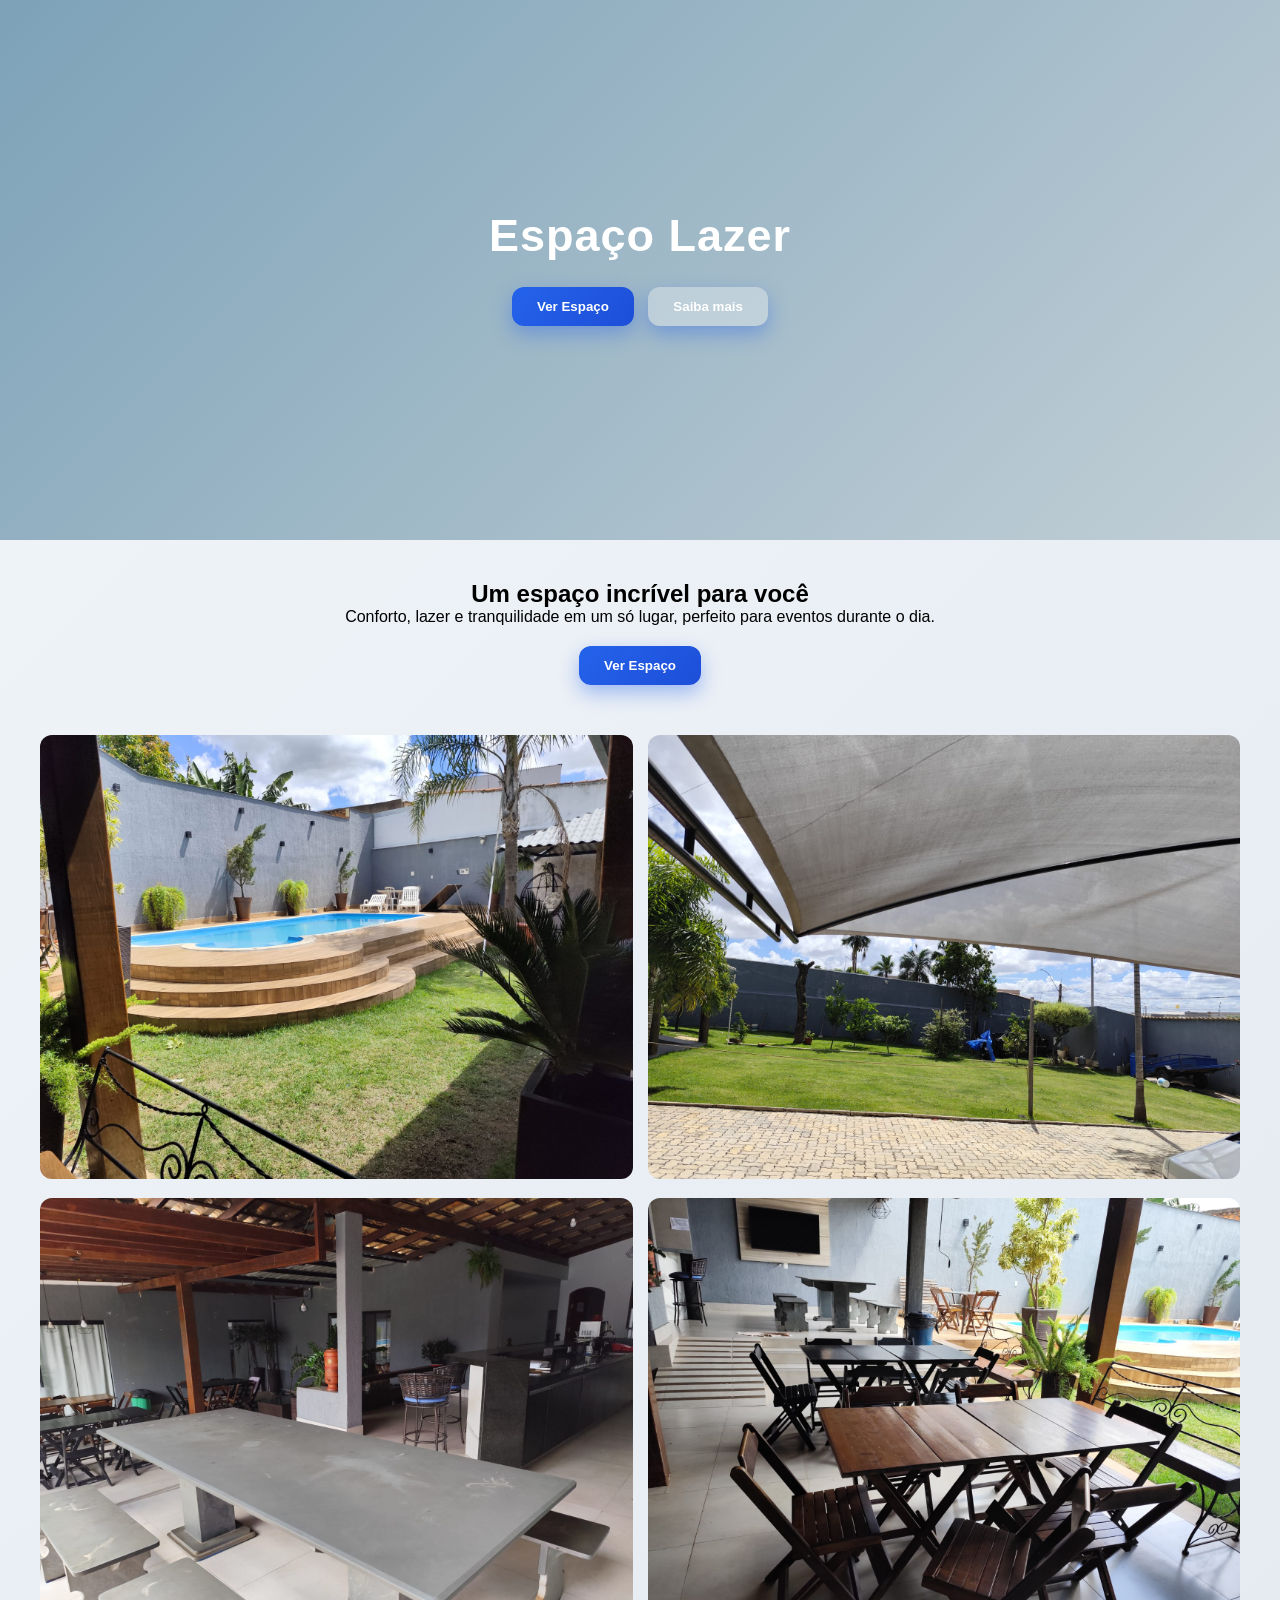
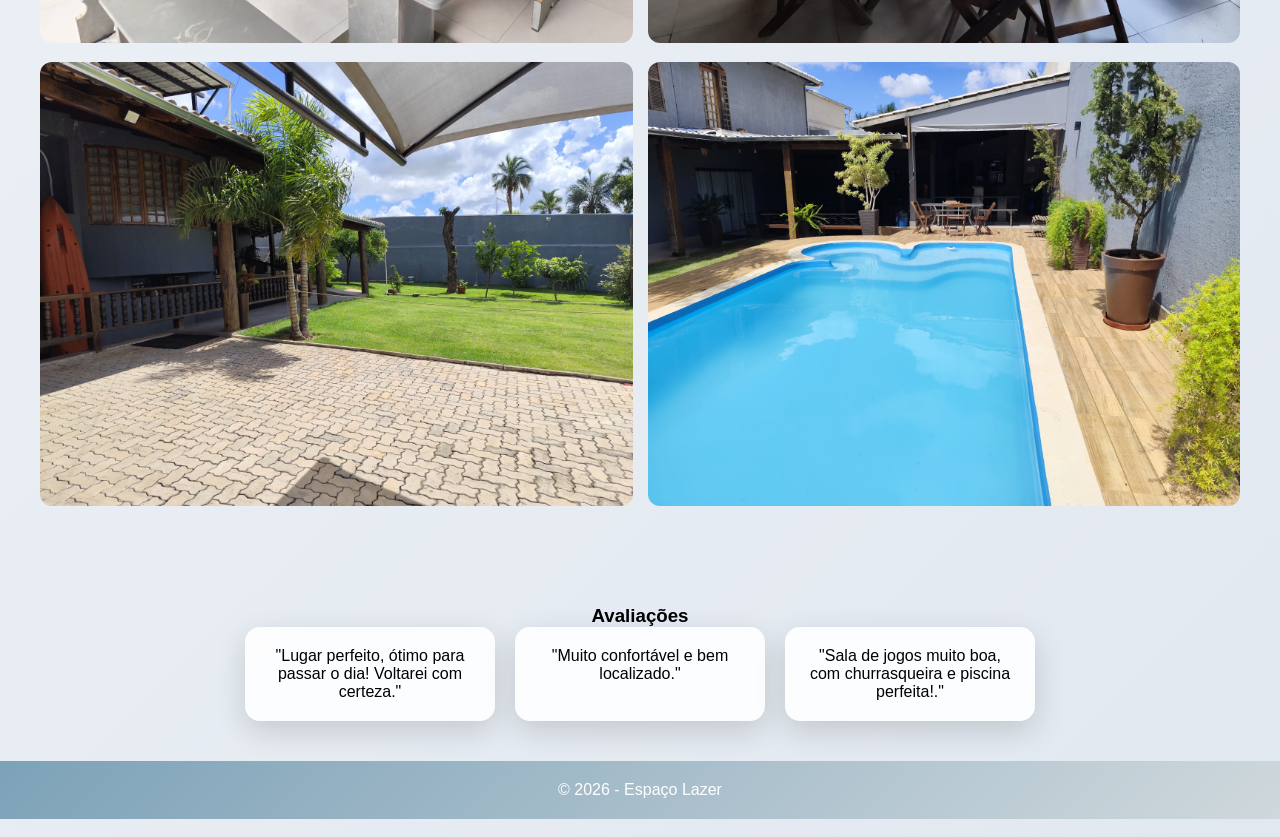
==== index.html @ dd8d4ae1 "Add files via upload" ====
<!DOCTYPE html>
<html lang="pt-BR">
<head>
<meta charset="UTF-8">
<title>Espaço Lazer</title>
<link rel="stylesheet" href="styles.css">
</head>
<body>

<section class="hero">
    <div class="hero-content">
        <h1>Espaço Lazer</h1>

        <div class="hero-buttons">
            <button onclick="irParaDetalhes()">Ver Espaço</button>
            <button class="secondary" onclick="irParaSaibaMais()">Saiba mais</button>
        </div>
    </div>
</section>

<section class="conteudo">
    <h2>Um espaço incrível para você</h2>
    <p>Conforto, lazer e tranquilidade em um só lugar, perfeito para eventos durante o dia.</p>

    <button class="cta" onclick="irParaDetalhes()">Ver Espaço</button>

    <div class="grid-imagens">
        <img src="img/piscina.jpg">
        <img src="img/balcao.jpg">
        <img src="img/entrada.jpg">
        <img src="img/gramado.jpg">
        <img src="img/mesas.jpg">
        <img src="img/piscina1.jpg">
    </div>
</section>

<section class="testemunhos">
    <h3>Avaliações</h3>

    <div class="cards">
        <div class="card">
            <p>"Lugar perfeito, ótimo para passar o dia! Voltarei com certeza."</p>
        </div>

        <div class="card">
            <p>"Muito confortável e bem localizado."</p>
        </div>

        <div class="card">
            <p>"Sala de jogos muito boa, com churrasqueira e piscina perfeita!."</p>
        </div>
    </div>
</section>

<footer class="footer">
    <p>© 2026 - Espaço Lazer</p>
</footer>

<script src="script.js"></script>
</body>
<div id="modal" class="modal">
    <img id="modalImg">
</div>
</html>
---- styles.css ----
/* RESET */
* {
    margin: 0;
    padding: 0;
    box-sizing: border-box;
    font-family: Arial, sans-serif;
}

body {
    background: linear-gradient(135deg, #f1f5f9, #e2e8f0);
}

/* ================= HERO ================= */
.hero {
    height: 60vh;
    background: linear-gradient(135deg, #7da2b8, #cfd8dc);
    display: flex;
    align-items: center;
    justify-content: center;
    background-attachment: fixed;
}

.hero-content {
    text-align: center;
    color: white;
    animation: subir 1s ease;
}

.hero h1 {
    font-size: 45px;
    margin-bottom: 20px;
    letter-spacing: 1px;
}

.hero-buttons button {
    margin: 5px;
}

/* ================= BOTÕES ================= */
button {
    padding: 12px 25px;
    border-radius: 12px;
    border: none;
    cursor: pointer;
    font-weight: bold;

    background: linear-gradient(135deg, #2563eb, #1d4ed8);
    color: white;

    box-shadow: 0 8px 20px rgba(37,99,235,0.4);
    transition: 0.3s;
}

button:hover {
    transform: translateY(-2px) scale(1.05);
}

.secondary {
    background: rgba(255,255,255,0.3);
    color: white;
}

/* ================= CONTEÚDO ================= */
.conteudo {
    padding: 40px;
    text-align: center;
}

.cta {
    margin: 20px;
}

/* ================= GRID IMAGENS ================= */
.grid-imagens {
    column-count: 2;
    column-gap: 15px;
    margin-top: 30px;
}

.grid-imagens img {
    width: 100%;
    margin-bottom: 15px;
    border-radius: 12px;
    transition: 0.3s;
}

.grid-imagens img:hover {
    transform: scale(1.05);
    box-shadow: 0 10px 25px rgba(0,0,0,0.3);
}

/* ================= TESTEMUNHOS ================= */
.testemunhos {
    padding: 40px;
    text-align: center;
}

.cards {
    display: flex;
    justify-content: center;
    gap: 20px;
    flex-wrap: wrap;
}

.card {
    background: rgba(255,255,255,0.9);
    padding: 20px;
    border-radius: 15px;
    width: 250px;

    box-shadow: 0 10px 30px rgba(0,0,0,0.15);
    transition: 0.3s;
}

.card:hover {
    transform: translateY(-5px);
}

/* ================= FOOTER ================= */
.footer {
    background: linear-gradient(135deg, #7da2b8, #cfd8dc);
    padding: 20px;
    text-align: center;
    color: white;
}

/* ================= NAVBAR ================= */
.navbar {
    padding: 15px;
    background: white;
}

.navbar a {
    text-decoration: none;
    color: #2563eb;
}

/* ================= DETALHES ================= */
.detalhes {
    padding: 40px;
}

.card-detalhes {
    display: flex;
    background: white;
    border-radius: 15px;
    overflow: hidden;
    margin-bottom: 20px;

    box-shadow: 0 10px 30px rgba(0,0,0,0.2);
}

.card-detalhes img {
    width: 50%;
    object-fit: cover;
}

.info {
    padding: 20px;
    background: rgba(255,255,255,0.9);
}

.local {
    color: gray;
}

.preco {
    font-size: 24px;
    color: #2563eb;
    margin: 10px 0;
}

.desc {
    line-height: 1.6;
    color: #444;
}

/* ================= GALERIA ================= */
.galeria {
    display: flex;
    gap: 10px;
    flex-wrap: wrap;
}

.galeria img {
    width: 100px;
    border-radius: 8px;
    cursor: pointer;
    transition: 0.3s;
}

.galeria img:hover {
    transform: scale(1.1);
}

/* ================= SAIBA MAIS (MODERNO) ================= */
.secao {
    padding: 80px 20px;
}

.bloco {
    display: flex;
    align-items: center;
    justify-content: space-between;
    gap: 50px;
    margin-bottom: 100px;

    opacity: 0;
    transform: translateY(40px);
    animation: aparecer 0.8s ease forwards;
}

.bloco:nth-child(1) { animation-delay: 0.2s; }
.bloco:nth-child(2) { animation-delay: 0.4s; }
.bloco:nth-child(3) { animation-delay: 0.6s; }

.reverso {
    flex-direction: row-reverse;
}

.texto {
    max-width: 700px;
}

.texto h2 {
    font-size: 32px;
    margin-bottom: 15px;
    color: #1e293b;
}

.texto p {
    font-size: 16px;
    line-height: 1.6;
    color: #555;
}

.imagem img {
    width: 600px;
    border-radius: 20px;

    box-shadow: 0 25px 50px rgba(0,0,0,0.25);
    transition: 0.4s;
}

.imagem img:hover {
    transform: scale(1.07) rotate(1deg);
}

/* ================= WHATSAPP ================= */
.whatsapp {
    position: fixed;
    bottom: 20px;
    right: 20px;
    background: #25d366;
    color: white;
    font-size: 24px;
    padding: 15px;
    border-radius: 50%;
    text-decoration: none;

    box-shadow: 0 10px 20px rgba(0,0,0,0.3);
    transition: 0.3s;
}

.whatsapp:hover {
    transform: scale(1.1);
}

/* ================= ANIMAÇÕES ================= */
@keyframes subir {
    from {
        opacity: 0;
        transform: translateY(30px);
    }
    to {
        opacity: 1;
        transform: translateY(0);
    }
}

@keyframes aparecer {
    to {
        opacity: 1;
        transform: translateY(0);
    }
}

/* ================= RESPONSIVO ================= */
@media(max-width: 768px) {

    .grid-imagens {
        column-count: 1;
    }

    .card-detalhes {
        flex-direction: column;
    }

    .card-detalhes img {
        width: 100%;
    }

    .bloco {
        flex-direction: column;
        text-align: center;
    }

    .reverso {
        flex-direction: column;
    }

    .imagem img {
        width: 100%;
    }
}
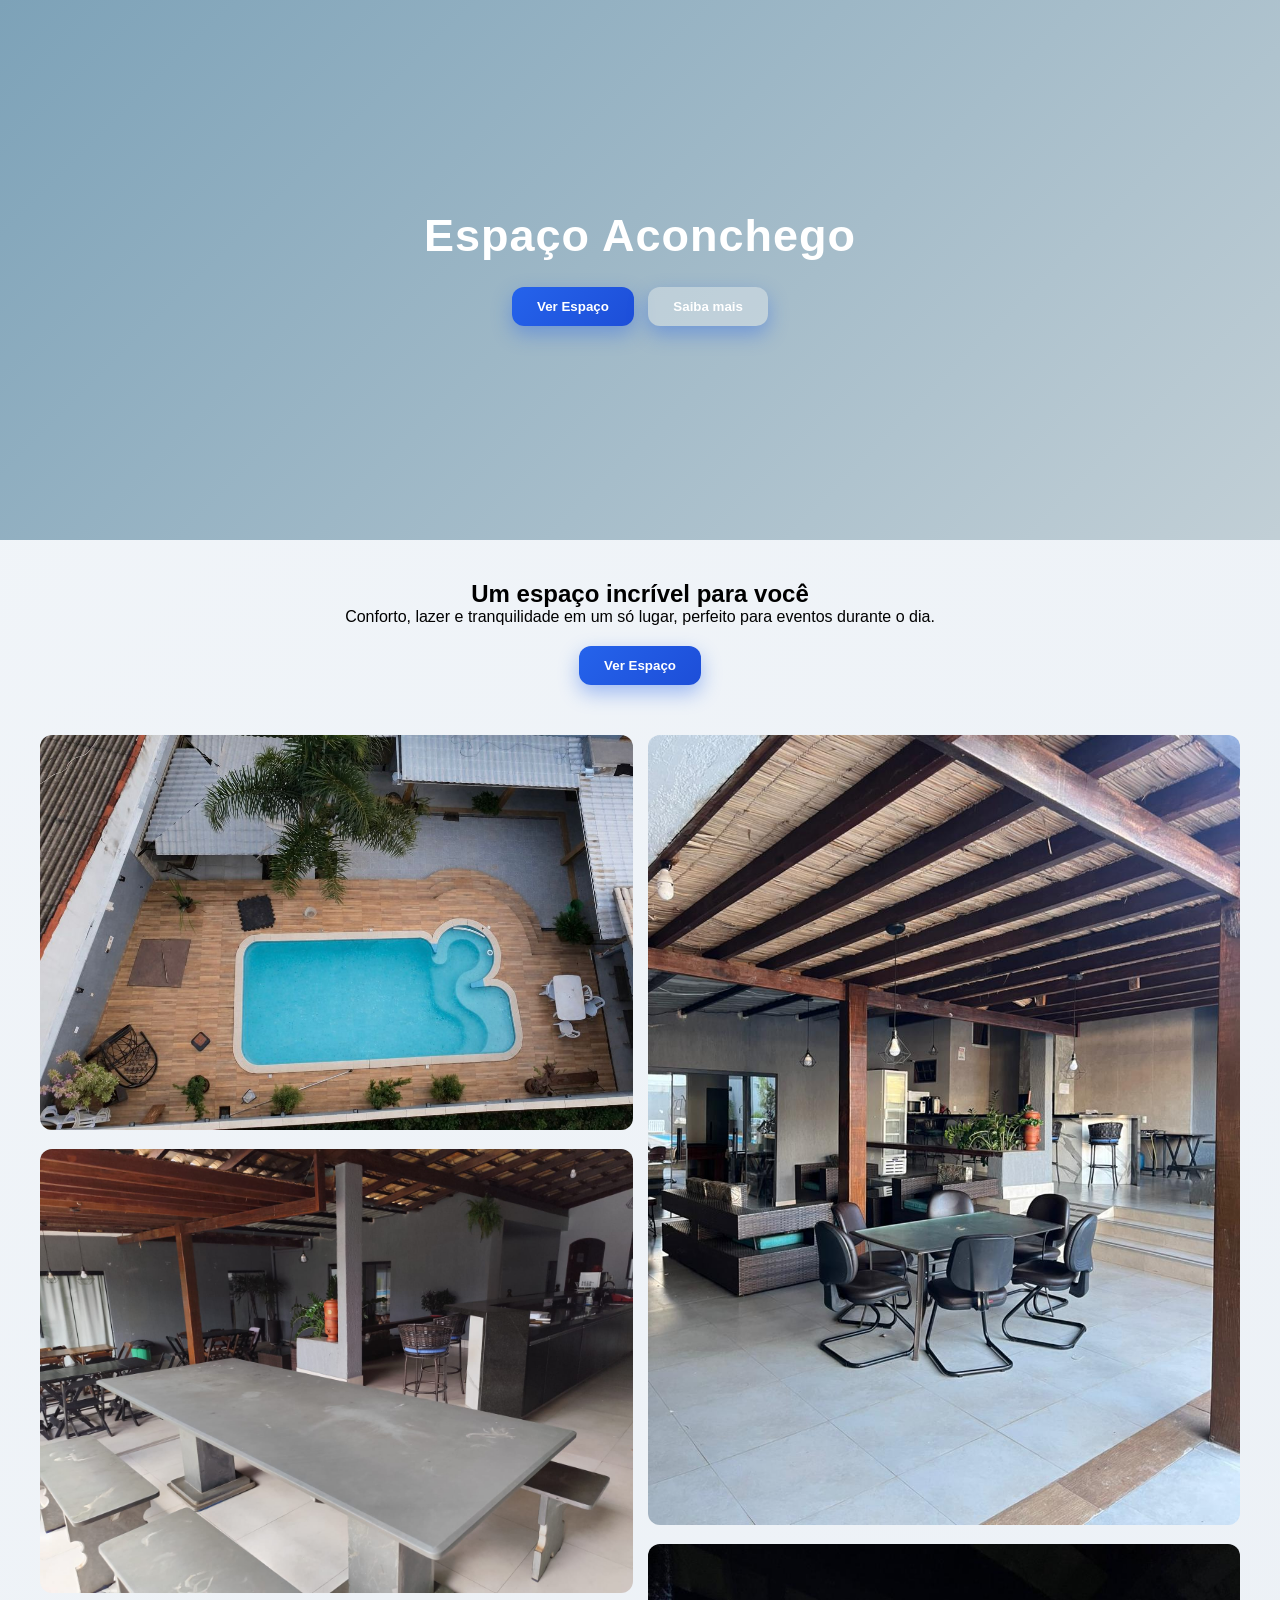
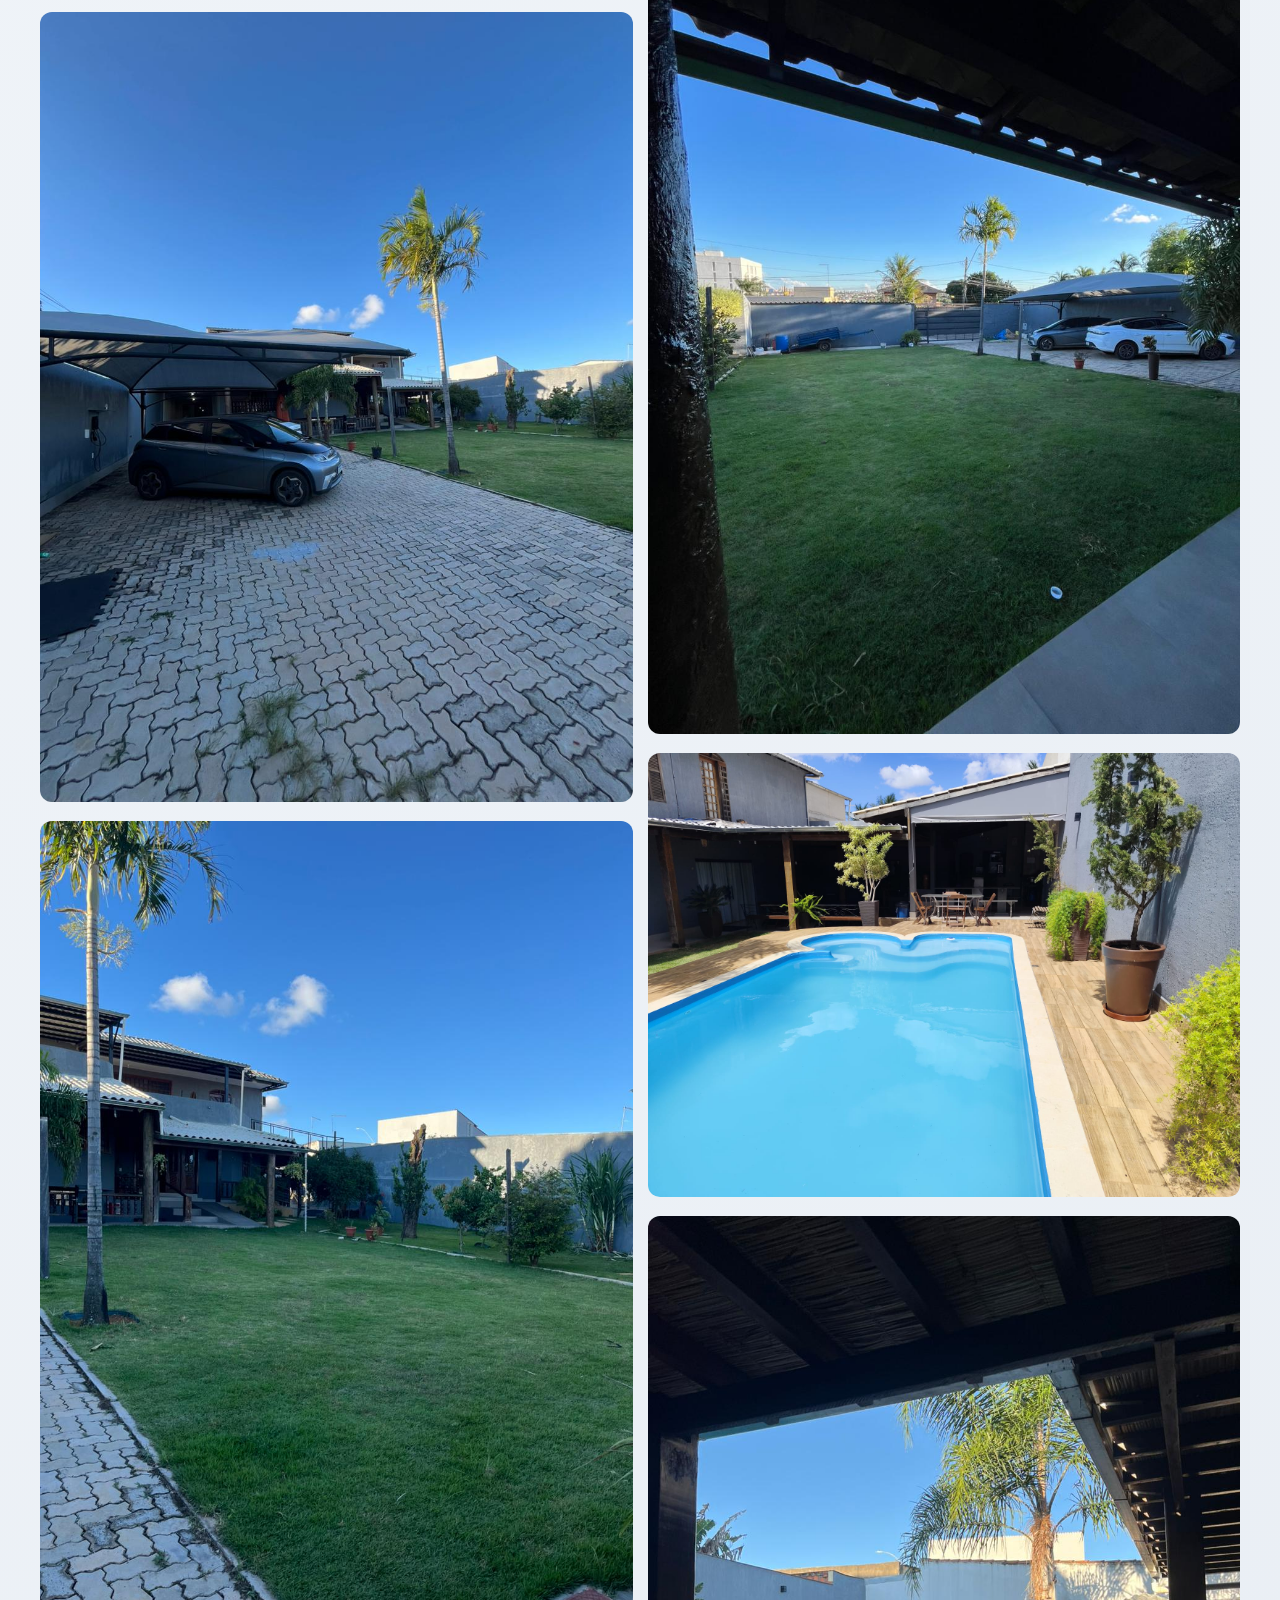
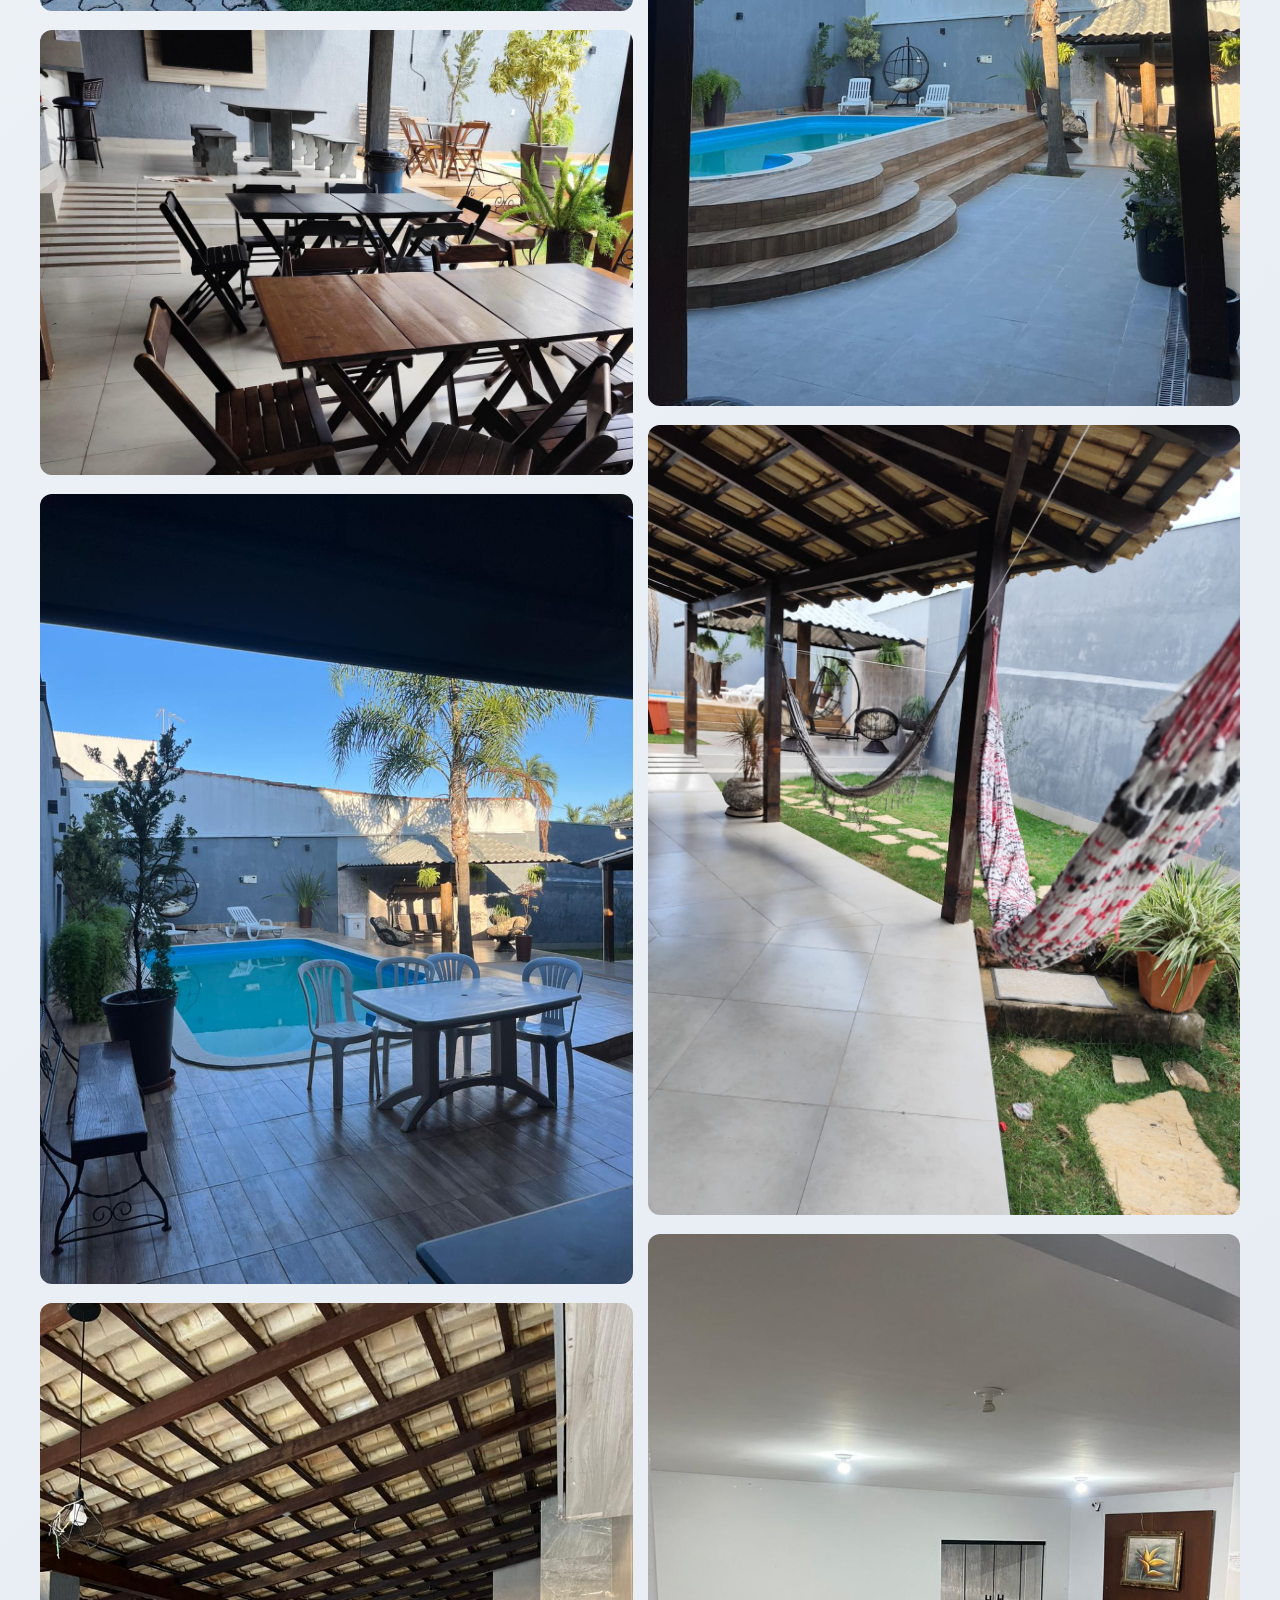
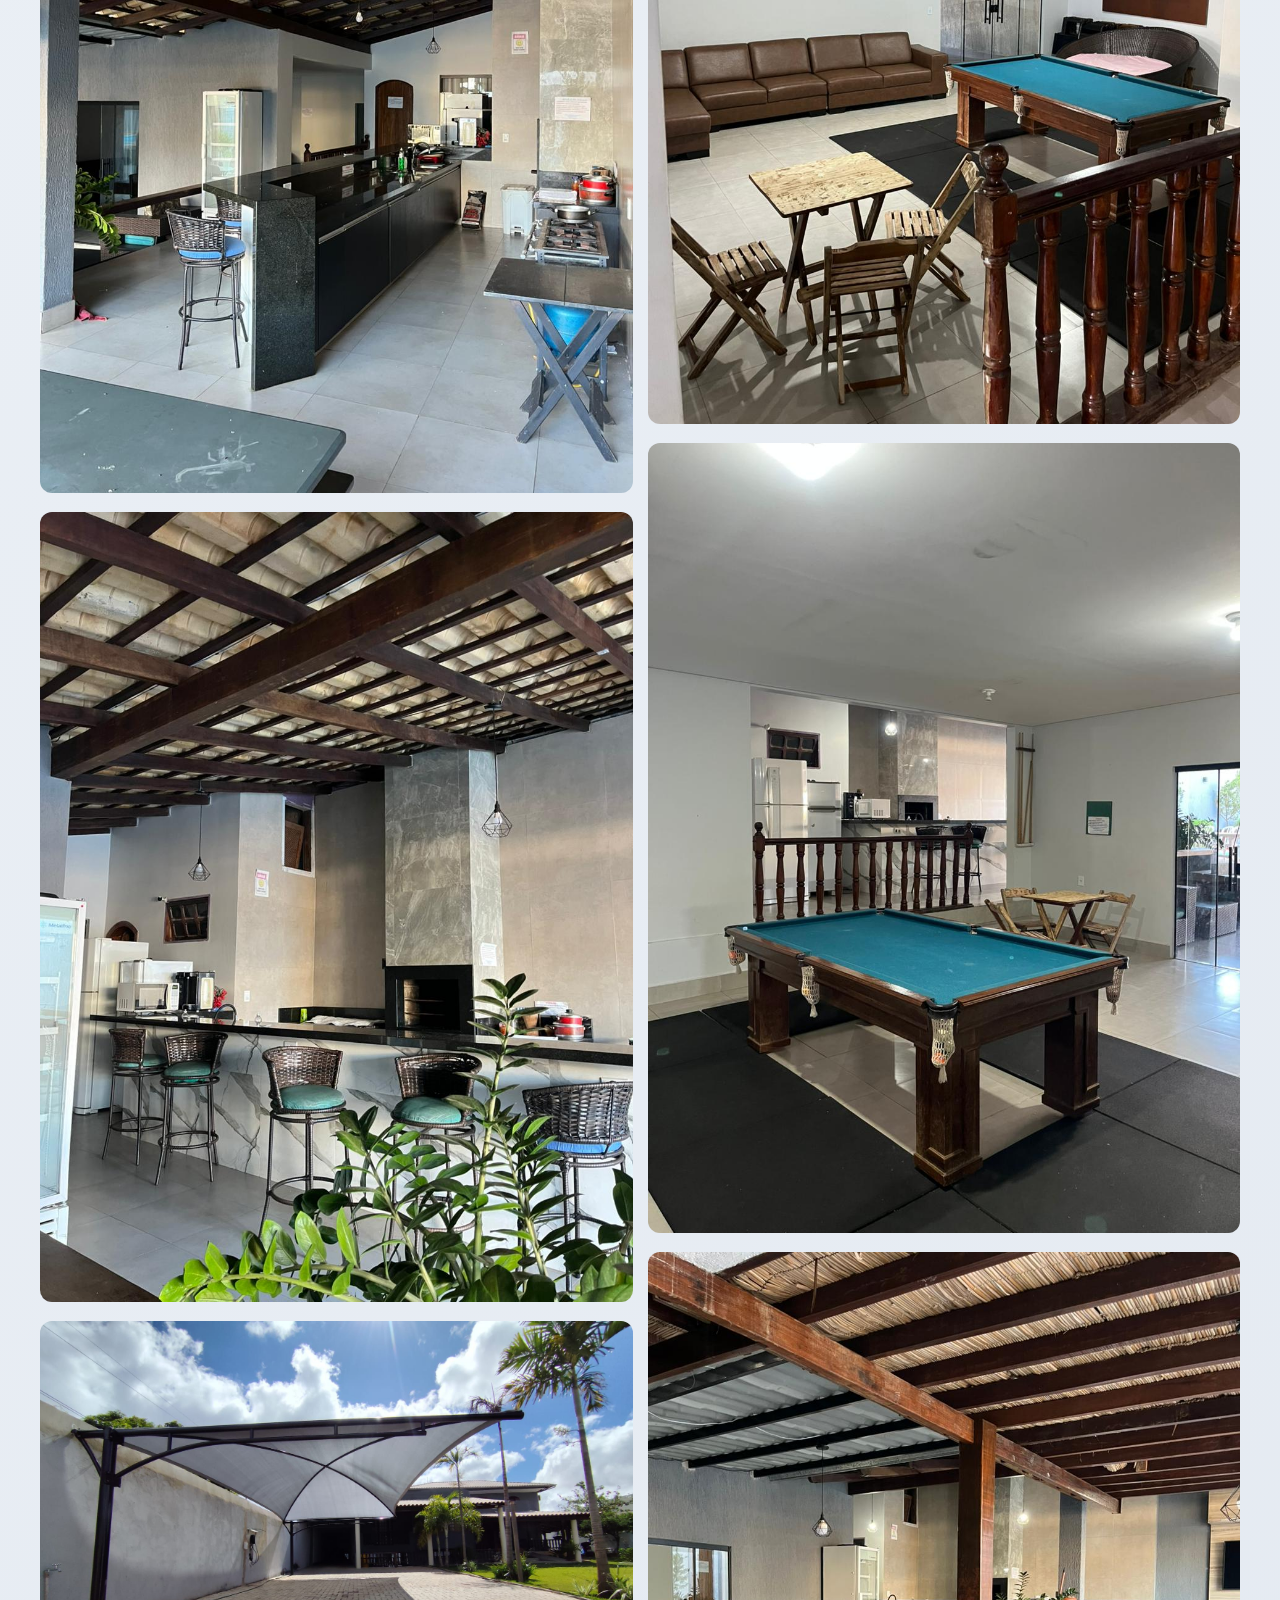
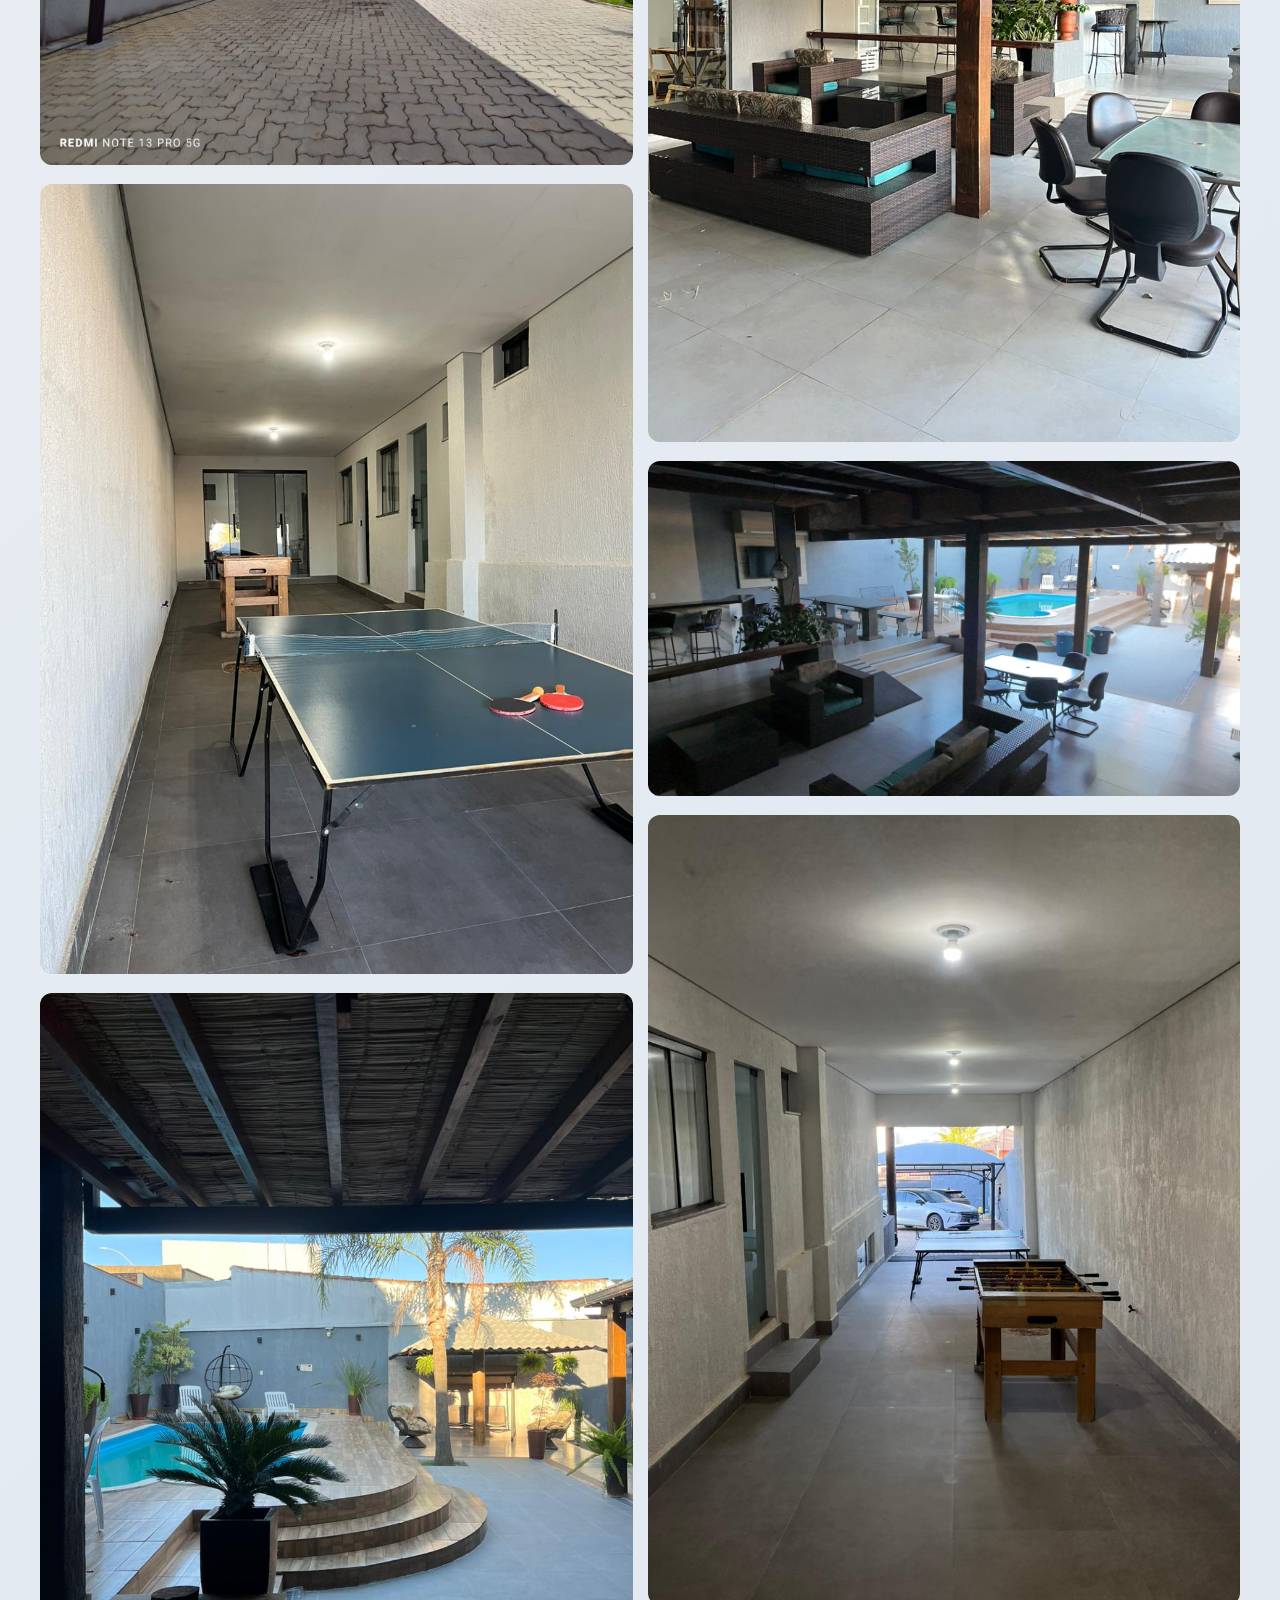
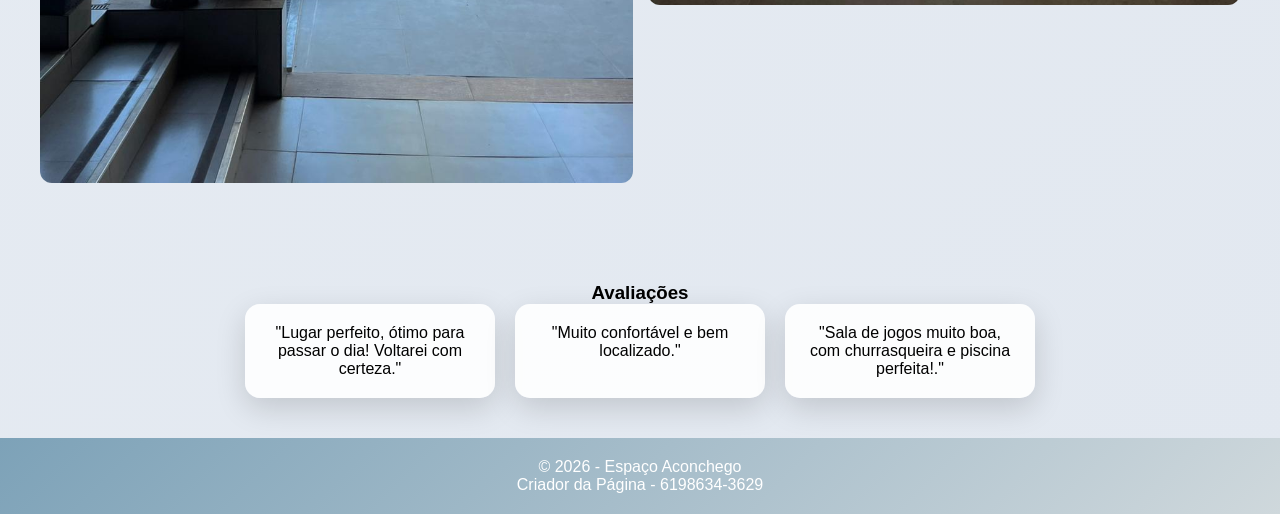
==== commit f37ac51c: "Add files via upload" ====
--- a/index.html
+++ b/index.html
@@ -2,14 +2,14 @@
 <html lang="pt-BR">
 <head>
 <meta charset="UTF-8">
-<title>Espaço Lazer</title>
+<title>Espaço Aconchego</title>
 <link rel="stylesheet" href="styles.css">
 </head>
 <body>
 
 <section class="hero">
     <div class="hero-content">
-        <h1>Espaço Lazer</h1>
+        <h1>Espaço Aconchego</h1>
 
         <div class="hero-buttons">
             <button onclick="irParaDetalhes()">Ver Espaço</button>
@@ -30,7 +30,22 @@
         <img src="img/entrada.jpg">
         <img src="img/gramado.jpg">
         <img src="img/mesas.jpg">
+        <img src="img/area.jpg">
+        <img src="img/churrasqueira.jpg">
+        <img src="img/churrasqueira2.jpg">
+        <img src="img/garagem.jpg">
+        <img src="img/jogos.jpg">
+        <img src="img/panoramico.jpg">
+        <img src="img/pergolado.jpg">
+        <img src="img/portao.jpg">
         <img src="img/piscina1.jpg">
+        <img src="img/quintal.jpg">
+        <img src="img/rede.jpg">
+        <img src="img/sala.jpg">
+        <img src="img/sinuca.jpg">
+        <img src="img/sofa.jpg">
+        <img src="img/visao.jpg">
+        <img src="img/corredor.jpg">
     </div>
 </section>
 
@@ -53,12 +68,10 @@
 </section>
 
 <footer class="footer">
-    <p>© 2026 - Espaço Lazer</p>
+    <p>© 2026 - Espaço Aconchego</p>
+    <p>Criador da Página - 6198634-3629</p>
 </footer>
 
 <script src="script.js"></script>
 </body>
-<div id="modal" class="modal">
-    <img id="modalImg">
-</div>
 </html>
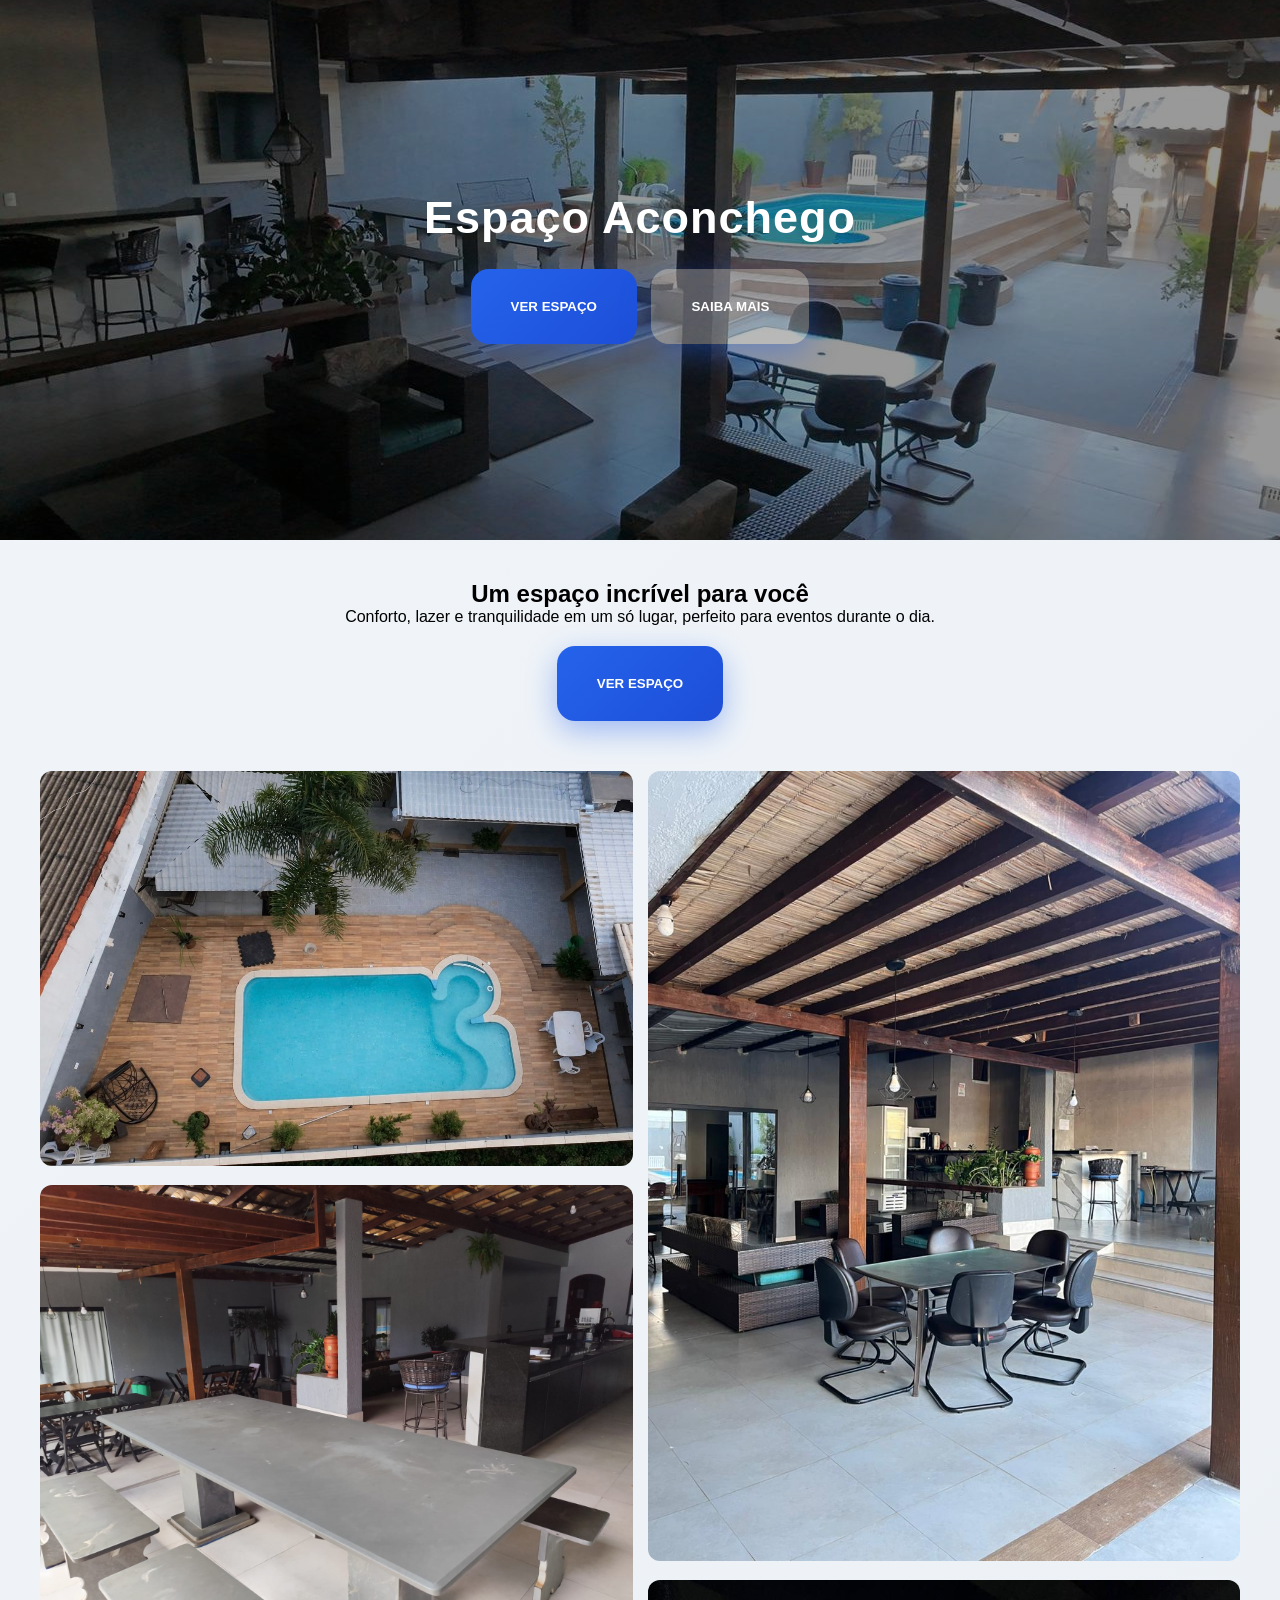
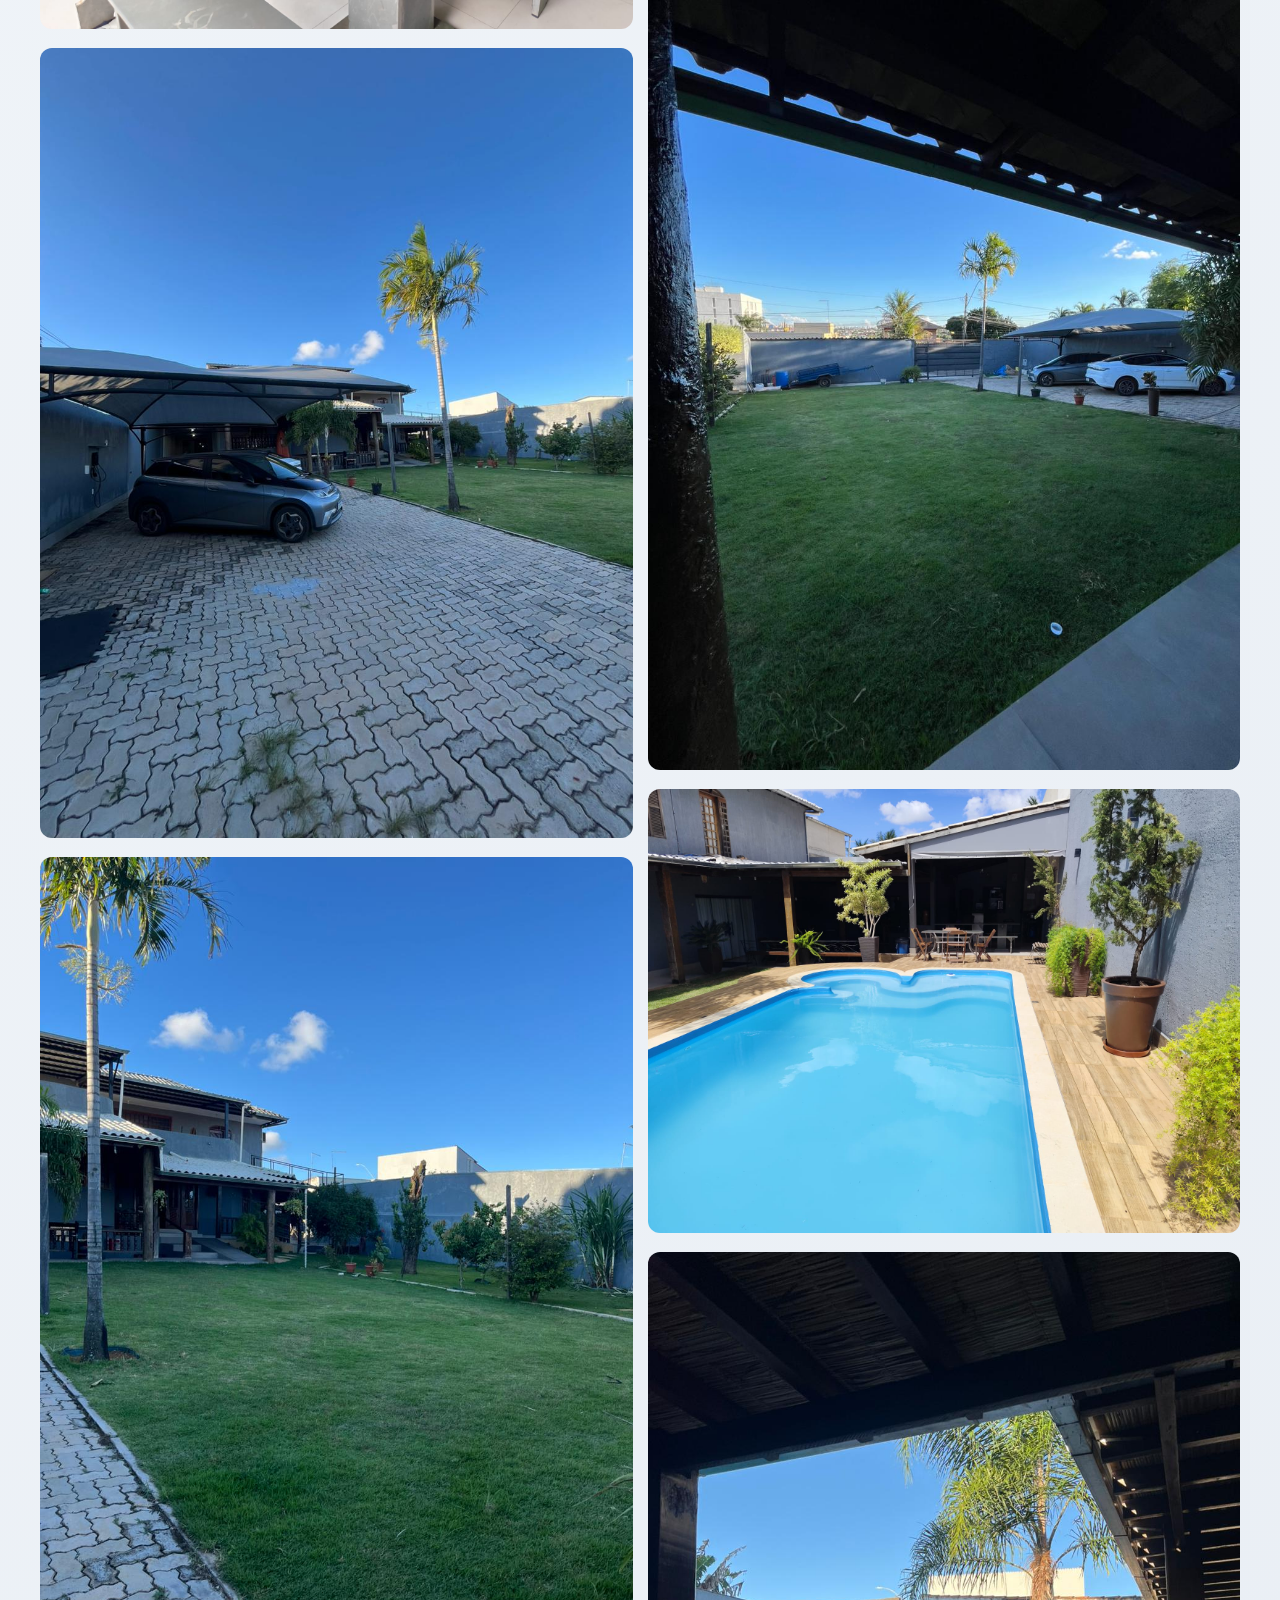
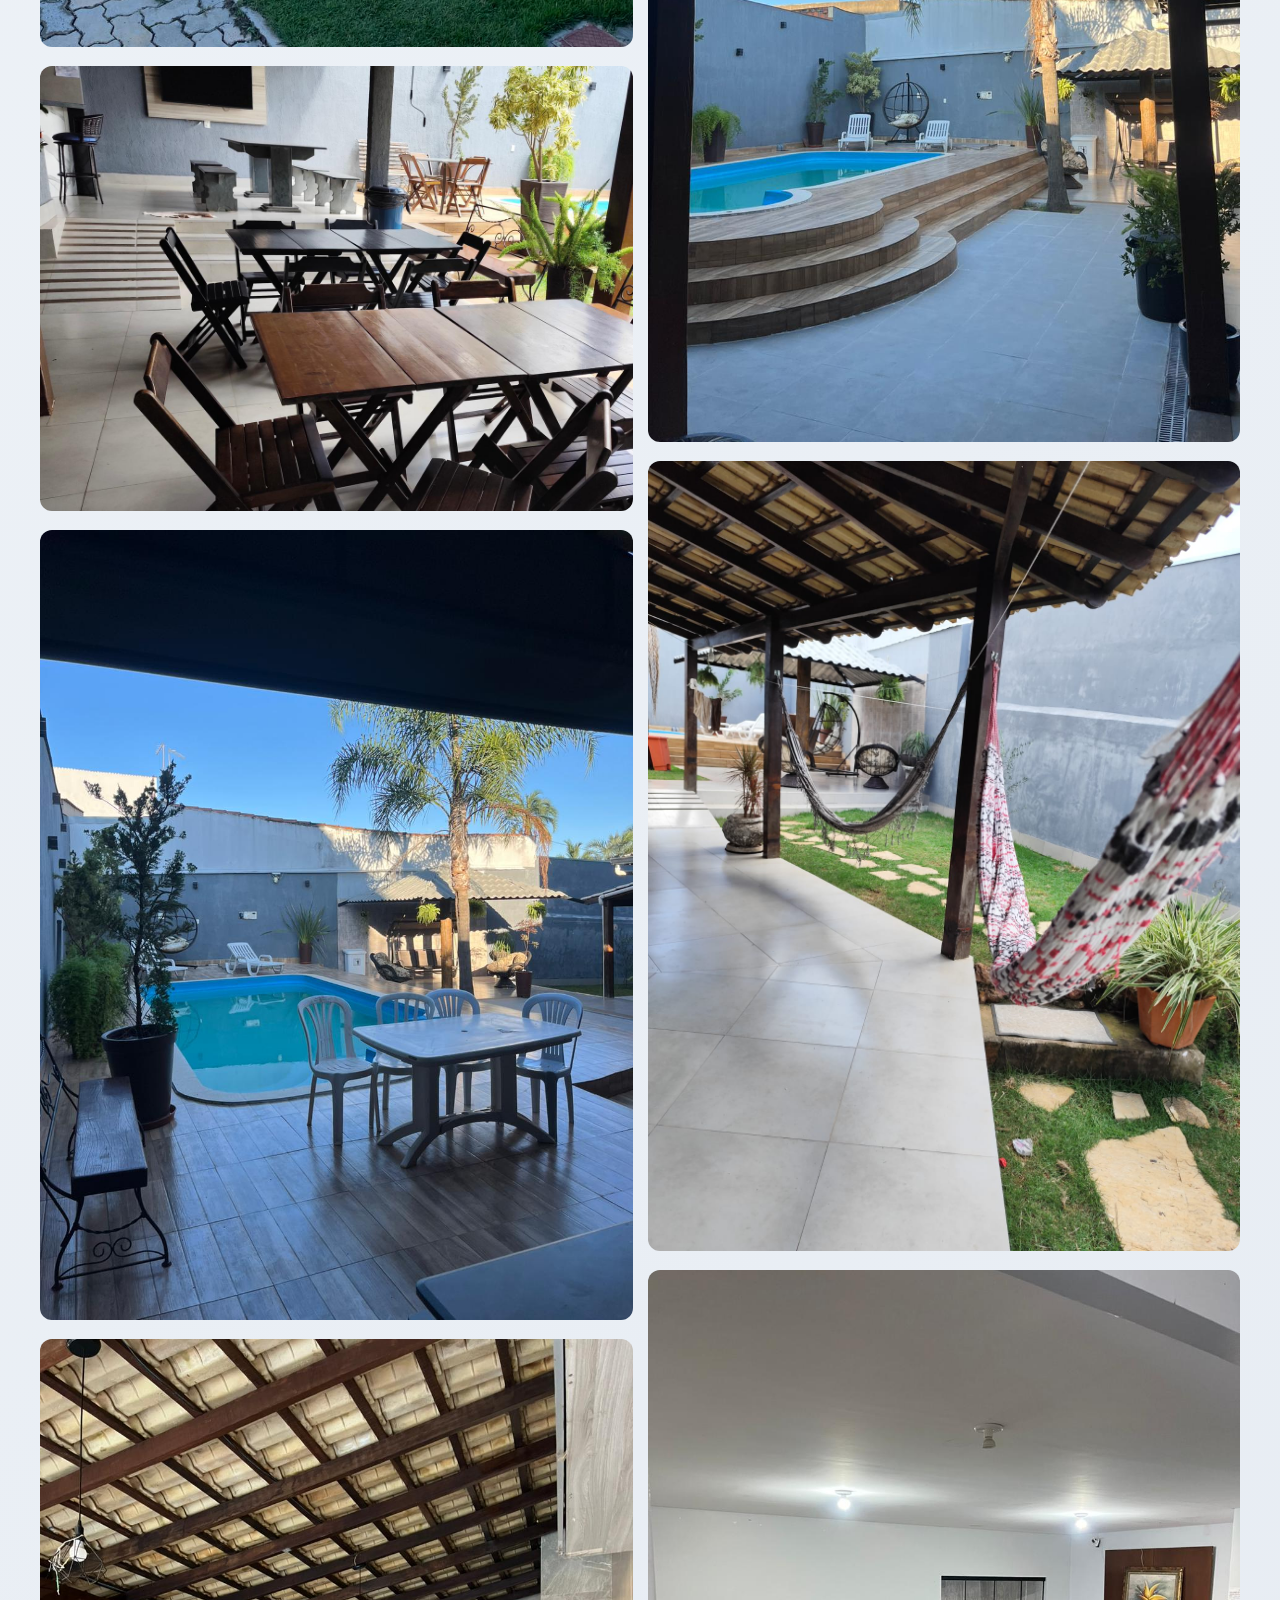
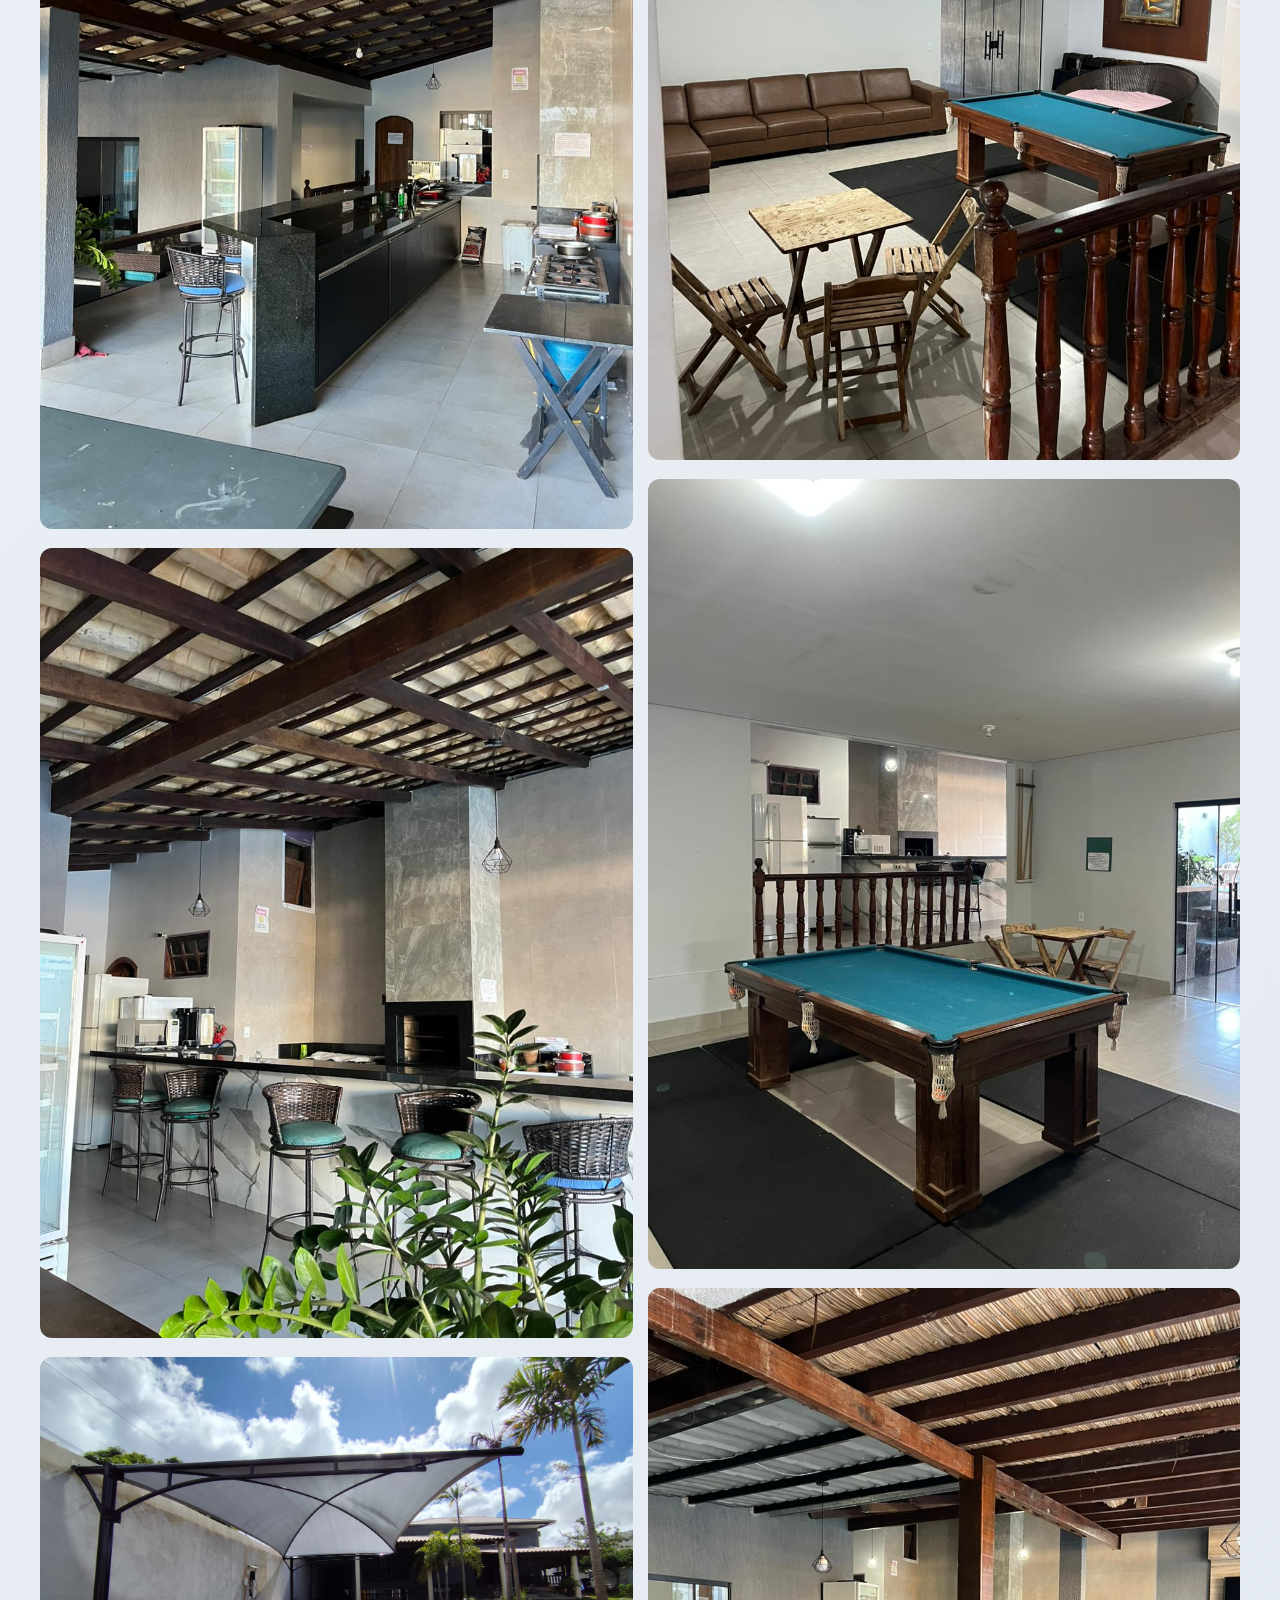
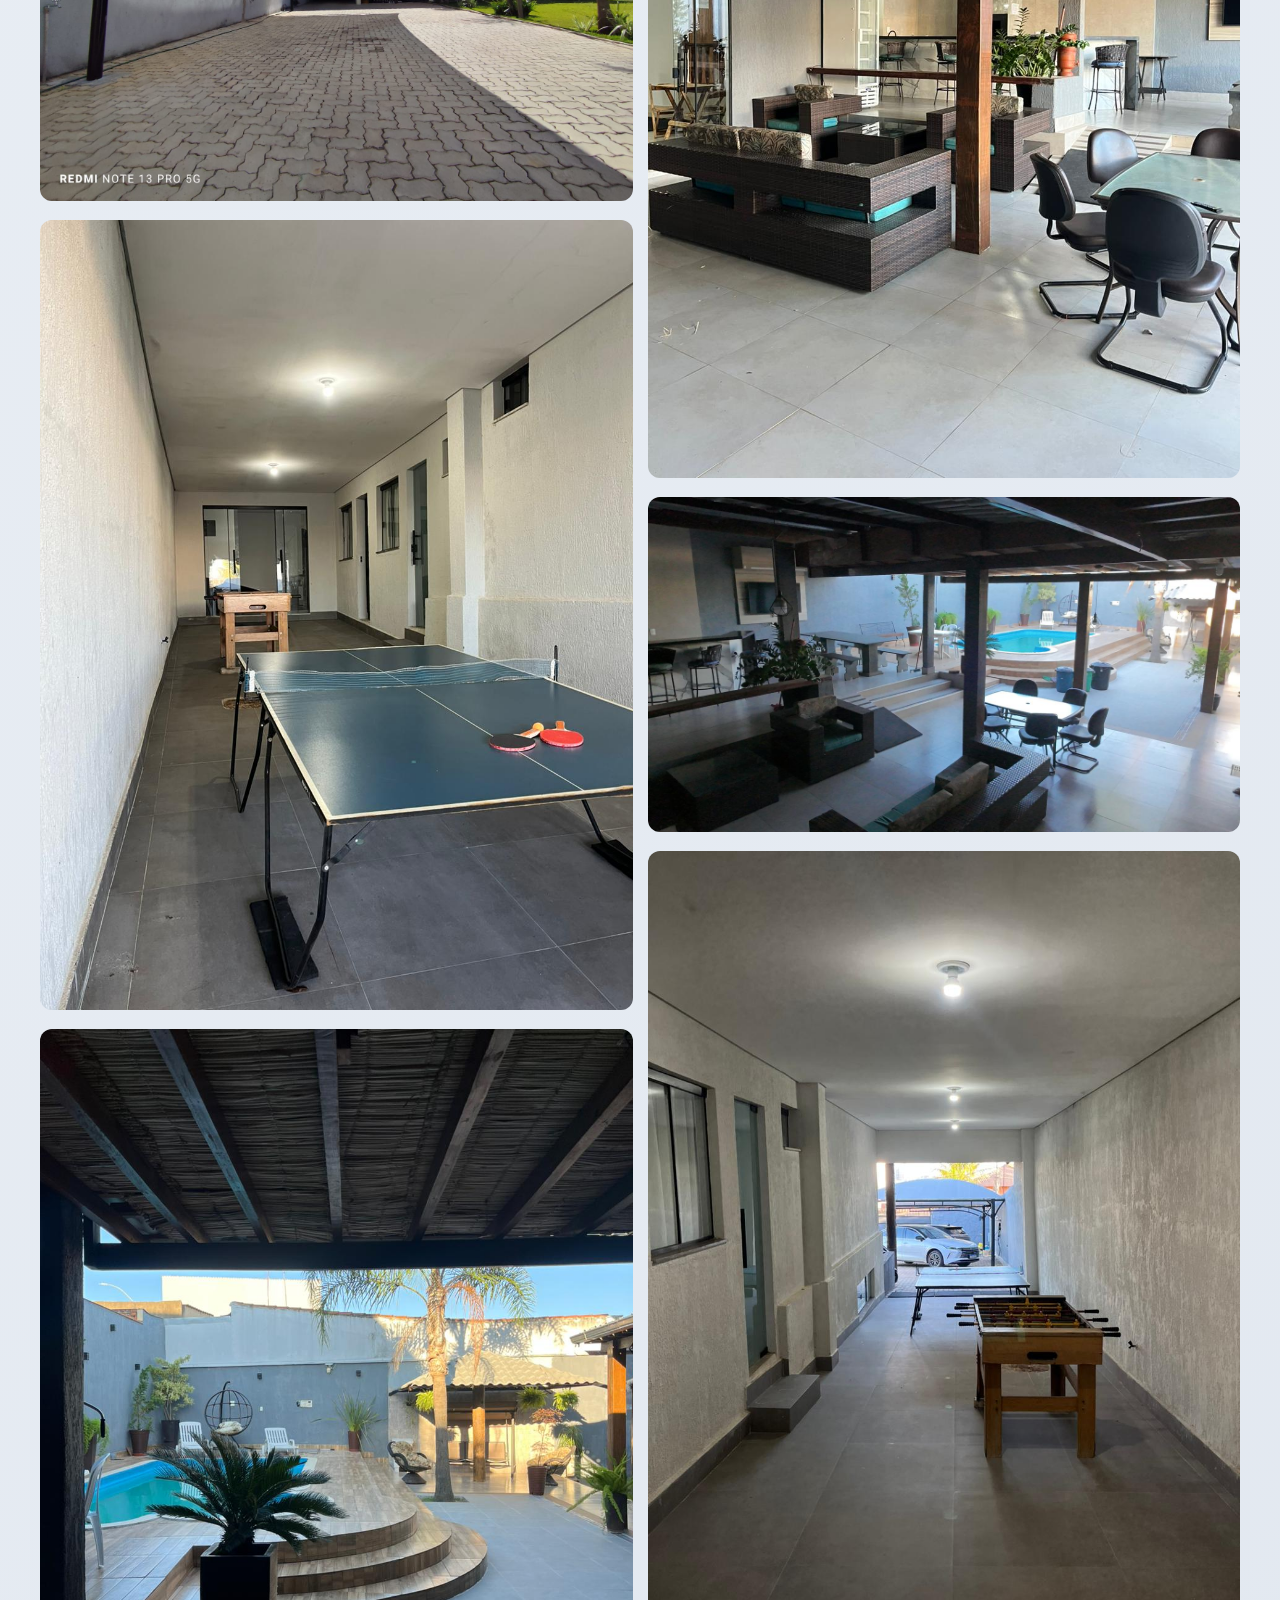
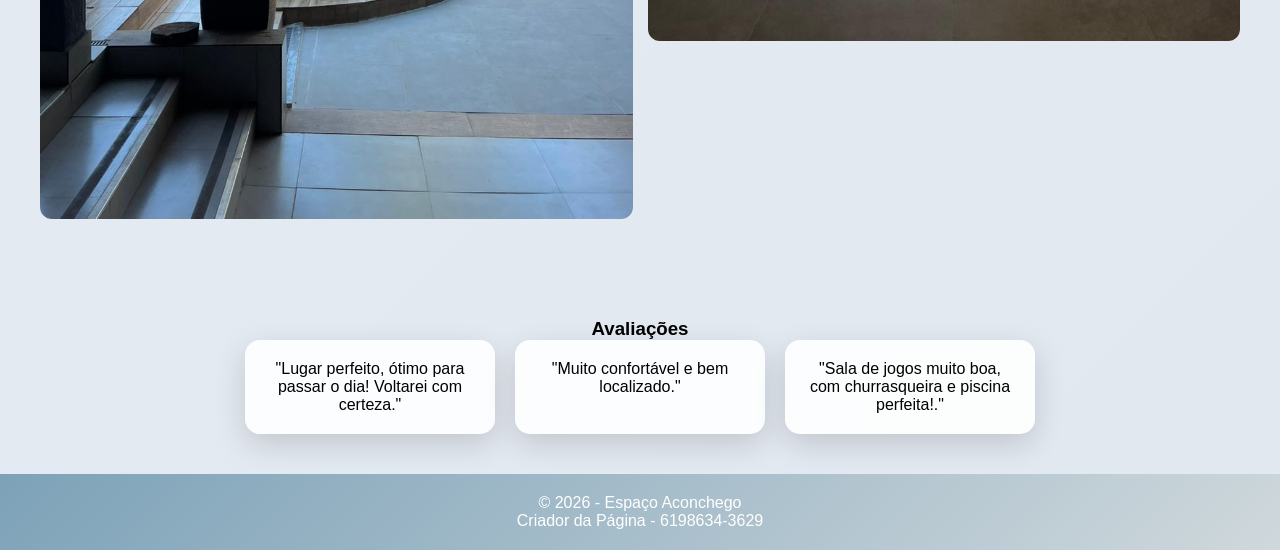
==== commit 6405ece4: "Add files via upload" ====
--- a/index.html
+++ b/index.html
@@ -12,8 +12,8 @@
         <h1>Espaço Aconchego</h1>
 
         <div class="hero-buttons">
-            <button onclick="irParaDetalhes()">Ver Espaço</button>
-            <button class="secondary" onclick="irParaSaibaMais()">Saiba mais</button>
+            <button onclick="irParaDetalhes()">VER ESPAÇO</button>
+            <button class="secondary" onclick="irParaSaibaMais()">SAIBA MAIS</button>
         </div>
     </div>
 </section>
@@ -22,7 +22,7 @@
     <h2>Um espaço incrível para você</h2>
     <p>Conforto, lazer e tranquilidade em um só lugar, perfeito para eventos durante o dia.</p>
 
-    <button class="cta" onclick="irParaDetalhes()">Ver Espaço</button>
+    <button class="cta" onclick="irParaDetalhes()">VER ESPAÇO</button>
 
     <div class="grid-imagens">
         <img src="img/piscina.jpg">
--- a/styles.css
+++ b/styles.css
@@ -13,16 +13,39 @@
 /* ================= HERO ================= */
 .hero {
     height: 60vh;
-    background: linear-gradient(135deg, #7da2b8, #cfd8dc);
+
+    /* IMAGEM NO LUGAR DO GRADIENTE */
+    background: url("img/visao.jpg") no-repeat center center/cover;
+
     display: flex;
     align-items: center;
     justify-content: center;
-    background-attachment: fixed;
-}
-
+
+    position: relative;
+    overflow: hidden;
+}
+
+/* CAMADA ESCURA PRA DAR CONTRASTE NO TEXTO */
+.hero::before {
+    content: "";
+    position: absolute;
+    width: 100%;
+    height: 100%;
+    top: 0;
+    left: 0;
+
+    background: rgba(0, 0, 0, 0.4);
+}
+
+
+/* CONTEÚDO NA FRENTE */
 .hero-content {
+    position: relative;
+    z-index: 2;
+
     text-align: center;
     color: white;
+
     animation: subir 1s ease;
 }
 
@@ -38,8 +61,8 @@
 
 /* ================= BOTÕES ================= */
 button {
-    padding: 12px 25px;
-    border-radius: 12px;
+    padding: 30px 40px;
+    border-radius: 18px;
     border: none;
     cursor: pointer;
     font-weight: bold;
@@ -47,7 +70,7 @@
     background: linear-gradient(135deg, #2563eb, #1d4ed8);
     color: white;
 
-    box-shadow: 0 8px 20px rgba(37,99,235,0.4);
+    box-shadow: 0 10px 30px rgba(37,99,235,0.4);
     transition: 0.3s;
 }
 
